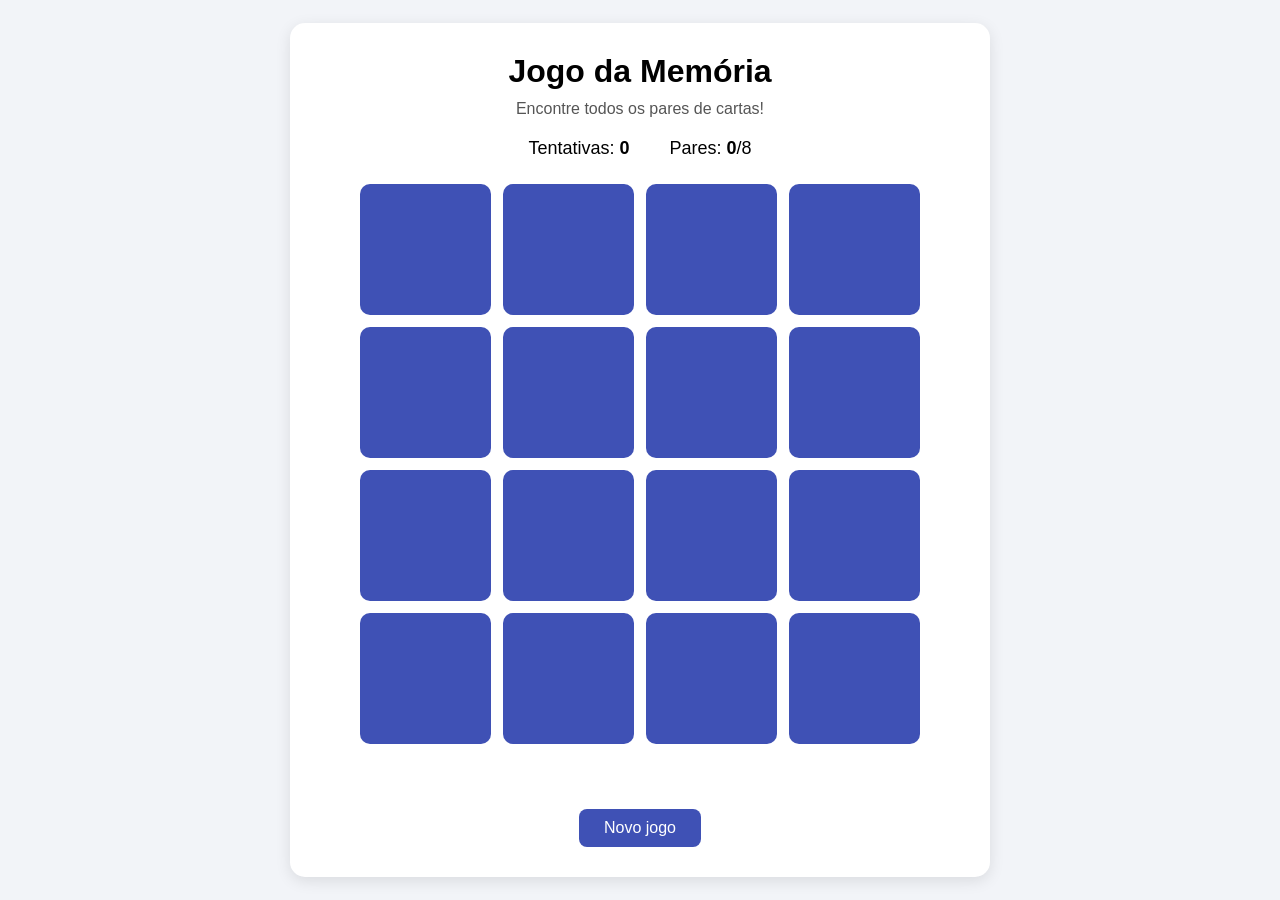
==== jogo/index.html @ 88f5b41a "First Version of the game This is a first version of the memory game." ====
<!DOCTYPE html>
<html lang="pt-BR">
<head>
    <meta charset="UTF-8">
    <meta name="viewport" content="width=device-width, initial-scale=1.0">

    <title>Jogo da Memória</title>

    <link rel="stylesheet" href="css/style.css">
</head>

<body>

    <main class="game">

        <header class="game-header">
            <h1>Jogo da Memória</h1>

            <p>
                Encontre todos os pares de cartas!
            </p>

            <div class="game-info">
                <span>Tentativas: <strong id="attempts">0</strong></span>
                <span>Pares: <strong id="pairs">0</strong>/8</span>
            </div>
        </header>


        <section class="memory-game" id="memoryGame">

            <button class="card" data-card="1">
                <img src="assets/img/1.jpg" alt="Carta 1">
            </button>

            <button class="card" data-card="2">
                <img src="assets/img/2.jpg" alt="Carta 2">
            </button>

            <button class="card" data-card="3">
                <img src="assets/img/3.jpg" alt="Carta 3">
            </button>

            <button class="card" data-card="4">
                <img src="assets/img/4.jpg" alt="Carta 4">
            </button>

            <button class="card" data-card="5">
                <img src="assets/img/5.jpg" alt="Carta 5">
            </button>

            <button class="card" data-card="6">
                <img src="assets/img/6.jpg" alt="Carta 6">
            </button>

            <button class="card" data-card="7">
                <img src="assets/img/7.jpg" alt="Carta 7">
            </button>

            <button class="card" data-card="8">
                <img src="assets/img/8.jpg" alt="Carta 8">
            </button>

            <button class="card" data-card="1">
                <img src="assets/img/1.jpg" alt="Carta 1">
            </button>

            <button class="card" data-card="2">
                <img src="assets/img/2.jpg" alt="Carta 2">
            </button>

            <button class="card" data-card="3">
                <img src="assets/img/3.jpg" alt="Carta 3">
            </button>

            <button class="card" data-card="4">
                <img src="assets/img/4.jpg" alt="Carta 4">
            </button>

            <button class="card" data-card="5">
                <img src="assets/img/5.jpg" alt="Carta 5">
            </button>

            <button class="card" data-card="6">
                <img src="assets/img/6.jpg" alt="Carta 6">
            </button>

            <button class="card" data-card="7">
                <img src="assets/img/7.jpg" alt="Carta 7">
            </button>

            <button class="card" data-card="8">
                <img src="assets/img/8.jpg" alt="Carta 8">
            </button>

        </section>


        <div class="game-message" id="gameMessage"></div>


        <button class="restart-button" id="restartButton">
            Novo jogo
        </button>

    </main>

    <script src="js/script.js"></script>

</body>
</html>
---- jogo/css/style.css ----
* {
    margin: 0;
    padding: 0;
    box-sizing: border-box;
}

body {
    min-height: 100vh;
    font-family: Arial, sans-serif;
    background-color: #f2f4f8;

    display: flex;
    justify-content: center;
    align-items: center;

    padding: 20px;
}

.game {
    width: 100%;
    max-width: 700px;

    background-color: #ffffff;
    padding: 30px;
    border-radius: 15px;

    box-shadow: 0 4px 15px rgba(0, 0, 0, 0.1);

    text-align: center;
}

.game-header h1 {
    font-size: 32px;
    margin-bottom: 10px;
}

.game-header p {
    font-size: 16px;
    color: #555555;
    margin-bottom: 20px;
}

.game-info {
    display: flex;
    justify-content: center;
    gap: 40px;

    margin-bottom: 25px;

    font-size: 18px;
}

.game-info strong {
    font-weight: bold;
}


/* Tabuleiro */

.memory-game {
    display: grid;

    grid-template-columns: repeat(4, 1fr);

    gap: 12px;

    max-width: 560px;
    margin: 0 auto;
}


/* Cartas */

.card {
    position: relative;

    width: 100%;
    aspect-ratio: 1 / 1;

    border: none;
    border-radius: 10px;

    background-color: #3f51b5;

    cursor: pointer;

    overflow: hidden;

    transition: transform 0.2s, background-color 0.2s;
}

.card:hover {
    transform: scale(1.03);
}

.card img {
    width: 100%;
    height: 100%;

    object-fit: cover;

    display: none;
}


/* Carta virada */

.card.flipped img,
.card.matched img {
    display: block;
}

.card.flipped,
.card.matched {
    background-color: #ffffff;
}


/* Carta encontrada */

.card.matched {
    cursor: default;
}

.card.matched:hover {
    transform: none;
}


/* Mensagem */

.game-message {
    min-height: 30px;

    margin-top: 20px;

    font-size: 18px;
    font-weight: bold;
}


/* Botão */

.restart-button {
    margin-top: 15px;

    padding: 10px 25px;

    border: none;
    border-radius: 8px;

    background-color: #3f51b5;
    color: #ffffff;

    font-size: 16px;

    cursor: pointer;

    transition: background-color 0.2s;
}

.restart-button:hover {
    background-color: #303f9f;
}


/* Responsividade */

@media (max-width: 600px) {

    .game {
        padding: 20px;
    }

    .game-header h1 {
        font-size: 26px;
    }

    .memory-game {
        gap: 8px;
    }

    .game-info {
        gap: 20px;
        font-size: 16px;
    }
}
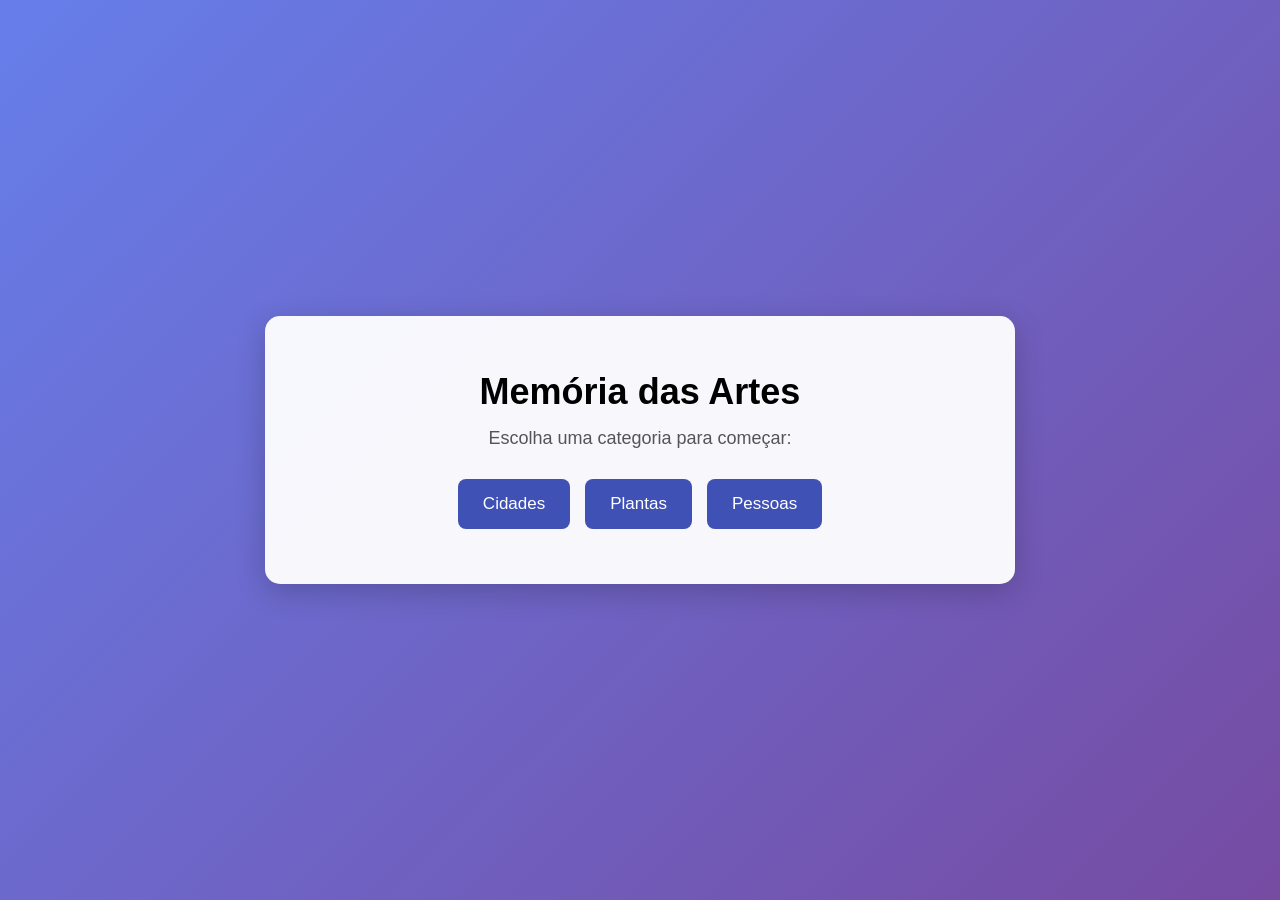
==== commit 03ca3aea: "Second version of the game This version use category menu and categorized img archive system." ====
--- a/jogo/index.html
+++ b/jogo/index.html
@@ -1,10 +1,11 @@
 <!DOCTYPE html>
 <html lang="pt-BR">
+
 <head>
     <meta charset="UTF-8">
     <meta name="viewport" content="width=device-width, initial-scale=1.0">
 
-    <title>Jogo da Memória</title>
+    <title>Memória das Artes</title>
 
     <link rel="stylesheet" href="css/style.css">
 </head>
@@ -13,99 +14,99 @@
 
     <main class="game">
 
-        <header class="game-header">
-            <h1>Jogo da Memória</h1>
+        <!-- Menu inicial -->
+
+        <section class="menu" id="menu">
+
+            <h1>Memória das Artes</h1>
 
             <p>
-                Encontre todos os pares de cartas!
+                Escolha uma categoria para começar:
             </p>
 
-            <div class="game-info">
-                <span>Tentativas: <strong id="attempts">0</strong></span>
-                <span>Pares: <strong id="pairs">0</strong>/8</span>
+            <div class="categories">
+
+                <button class="category-button" data-category="cidades">
+                    Cidades
+                </button>
+
+                <button class="category-button" data-category="plantas">
+                    Plantas
+                </button>
+
+                <button class="category-button" data-category="pessoas">
+                    Pessoas
+                </button>
+
             </div>
-        </header>
-
-
-        <section class="memory-game" id="memoryGame">
-
-            <button class="card" data-card="1">
-                <img src="assets/img/1.jpg" alt="Carta 1">
-            </button>
-
-            <button class="card" data-card="2">
-                <img src="assets/img/2.jpg" alt="Carta 2">
-            </button>
-
-            <button class="card" data-card="3">
-                <img src="assets/img/3.jpg" alt="Carta 3">
-            </button>
-
-            <button class="card" data-card="4">
-                <img src="assets/img/4.jpg" alt="Carta 4">
-            </button>
-
-            <button class="card" data-card="5">
-                <img src="assets/img/5.jpg" alt="Carta 5">
-            </button>
-
-            <button class="card" data-card="6">
-                <img src="assets/img/6.jpg" alt="Carta 6">
-            </button>
-
-            <button class="card" data-card="7">
-                <img src="assets/img/7.jpg" alt="Carta 7">
-            </button>
-
-            <button class="card" data-card="8">
-                <img src="assets/img/8.jpg" alt="Carta 8">
-            </button>
-
-            <button class="card" data-card="1">
-                <img src="assets/img/1.jpg" alt="Carta 1">
-            </button>
-
-            <button class="card" data-card="2">
-                <img src="assets/img/2.jpg" alt="Carta 2">
-            </button>
-
-            <button class="card" data-card="3">
-                <img src="assets/img/3.jpg" alt="Carta 3">
-            </button>
-
-            <button class="card" data-card="4">
-                <img src="assets/img/4.jpg" alt="Carta 4">
-            </button>
-
-            <button class="card" data-card="5">
-                <img src="assets/img/5.jpg" alt="Carta 5">
-            </button>
-
-            <button class="card" data-card="6">
-                <img src="assets/img/6.jpg" alt="Carta 6">
-            </button>
-
-            <button class="card" data-card="7">
-                <img src="assets/img/7.jpg" alt="Carta 7">
-            </button>
-
-            <button class="card" data-card="8">
-                <img src="assets/img/8.jpg" alt="Carta 8">
-            </button>
 
         </section>
 
 
-        <div class="game-message" id="gameMessage"></div>
+        <!-- Jogo -->
+
+        <section class="game-board" id="gameBoard">
+
+            <header class="game-header">
+
+                <h1>Memória das Artes</h1>
+
+                <p id="categoryName"></p>
+
+                <div class="game-info">
+
+                    <span>
+                        Tentativas:
+                        <strong id="attempts">0</strong>
+                    </span>
+
+                    <span>
+                        Pares:
+                        <strong id="pairs">0</strong>/8
+                    </span>
+
+                </div>
+
+            </header>
 
 
-        <button class="restart-button" id="restartButton">
-            Novo jogo
-        </button>
+            <!-- Cartas serão criadas pelo JavaScript -->
+
+            <section
+                class="memory-game"
+                id="memoryGame">
+            </section>
+
+
+            <div
+                class="game-message"
+                id="gameMessage">
+            </div>
+
+
+            <div class="game-buttons">
+
+                <button
+                    class="restart-button"
+                    id="restartButton">
+                    Novo jogo
+                </button>
+
+                <button
+                    class="menu-button"
+                    id="menuButton">
+                    Voltar ao menu
+                </button>
+
+            </div>
+
+        </section>
 
     </main>
+
 
     <script src="js/script.js"></script>
 
 </body>
+
 </html>
--- a/jogo/css/style.css
+++ b/jogo/css/style.css
@@ -7,7 +7,12 @@
 body {
     min-height: 100vh;
     font-family: Arial, sans-serif;
-    background-color: #f2f4f8;
+
+    background: linear-gradient(
+        135deg,
+        #667eea,
+        #764ba2
+    );
 
     display: flex;
     justify-content: center;
@@ -18,31 +23,99 @@
 
 .game {
     width: 100%;
-    max-width: 700px;
-
-    background-color: #ffffff;
-    padding: 30px;
+    max-width: 750px;
+
+    background-color: rgba(255, 255, 255, 0.95);
+
+    padding: 35px;
+
     border-radius: 15px;
 
-    box-shadow: 0 4px 15px rgba(0, 0, 0, 0.1);
+    box-shadow: 0 8px 30px rgba(0, 0, 0, 0.2);
 
     text-align: center;
+}
+
+
+/* =========================
+   MENU
+   ========================= */
+
+.menu {
+    padding: 20px;
+}
+
+.menu h1 {
+    font-size: 36px;
+    margin-bottom: 15px;
+}
+
+.menu p {
+    font-size: 18px;
+    color: #555555;
+
+    margin-bottom: 30px;
+}
+
+.categories {
+    display: flex;
+    justify-content: center;
+
+    gap: 15px;
+
+    flex-wrap: wrap;
+}
+
+.category-button {
+    padding: 15px 25px;
+
+    border: none;
+    border-radius: 8px;
+
+    background-color: #3f51b5;
+    color: #ffffff;
+
+    font-size: 17px;
+
+    cursor: pointer;
+
+    transition: transform 0.2s, background-color 0.2s;
+}
+
+.category-button:hover {
+    background-color: #303f9f;
+
+    transform: translateY(-2px);
+}
+
+
+/* =========================
+   ÁREA DO JOGO
+   ========================= */
+
+.game-board {
+    display: none;
 }
 
 .game-header h1 {
     font-size: 32px;
-    margin-bottom: 10px;
+
+    margin-bottom: 8px;
 }
 
 .game-header p {
-    font-size: 16px;
+    font-size: 17px;
+
     color: #555555;
+
     margin-bottom: 20px;
 }
 
 .game-info {
     display: flex;
+
     justify-content: center;
+
     gap: 40px;
 
     margin-bottom: 25px;
@@ -55,7 +128,9 @@
 }
 
 
-/* Tabuleiro */
+/* =========================
+   TABULEIRO
+   ========================= */
 
 .memory-game {
     display: grid;
@@ -65,19 +140,24 @@
     gap: 12px;
 
     max-width: 560px;
+
     margin: 0 auto;
 }
 
 
-/* Cartas */
+/* =========================
+   CARTAS
+   ========================= */
 
 .card {
     position: relative;
 
     width: 100%;
+
     aspect-ratio: 1 / 1;
 
     border: none;
+
     border-radius: 10px;
 
     background-color: #3f51b5;
@@ -127,7 +207,9 @@
 }
 
 
-/* Mensagem */
+/* =========================
+   MENSAGEM
+   ========================= */
 
 .game-message {
     min-height: 30px;
@@ -135,36 +217,62 @@
     margin-top: 20px;
 
     font-size: 18px;
+
     font-weight: bold;
 }
 
 
-/* Botão */
+/* =========================
+   BOTÕES
+   ========================= */
+
+.game-buttons {
+    display: flex;
+
+    justify-content: center;
+
+    gap: 10px;
+
+    margin-top: 15px;
+}
+
+.restart-button,
+.menu-button {
+    padding: 10px 20px;
+
+    border: none;
+
+    border-radius: 8px;
+
+    color: #ffffff;
+
+    font-size: 16px;
+
+    cursor: pointer;
+
+    transition: background-color 0.2s;
+}
 
 .restart-button {
-    margin-top: 15px;
-
-    padding: 10px 25px;
-
-    border: none;
-    border-radius: 8px;
-
     background-color: #3f51b5;
-    color: #ffffff;
-
-    font-size: 16px;
-
-    cursor: pointer;
-
-    transition: background-color 0.2s;
 }
 
 .restart-button:hover {
     background-color: #303f9f;
 }
 
-
-/* Responsividade */
+.menu-button {
+    background-color: #777777;
+}
+
+.menu-button:hover {
+    background-color: #555555;
+}
+
+
+/* =========================
+   RESPONSIVIDADE
+   ========================= */
 
 @media (max-width: 600px) {
 
@@ -172,6 +280,14 @@
         padding: 20px;
     }
 
+    .menu {
+        padding: 10px;
+    }
+
+    .menu h1 {
+        font-size: 28px;
+    }
+
     .game-header h1 {
         font-size: 26px;
     }
@@ -182,6 +298,16 @@
 
     .game-info {
         gap: 20px;
+
         font-size: 16px;
     }
+
+    .game-buttons {
+        flex-direction: column;
+    }
+
+    .restart-button,
+    .menu-button {
+        width: 100%;
+    }
 }
